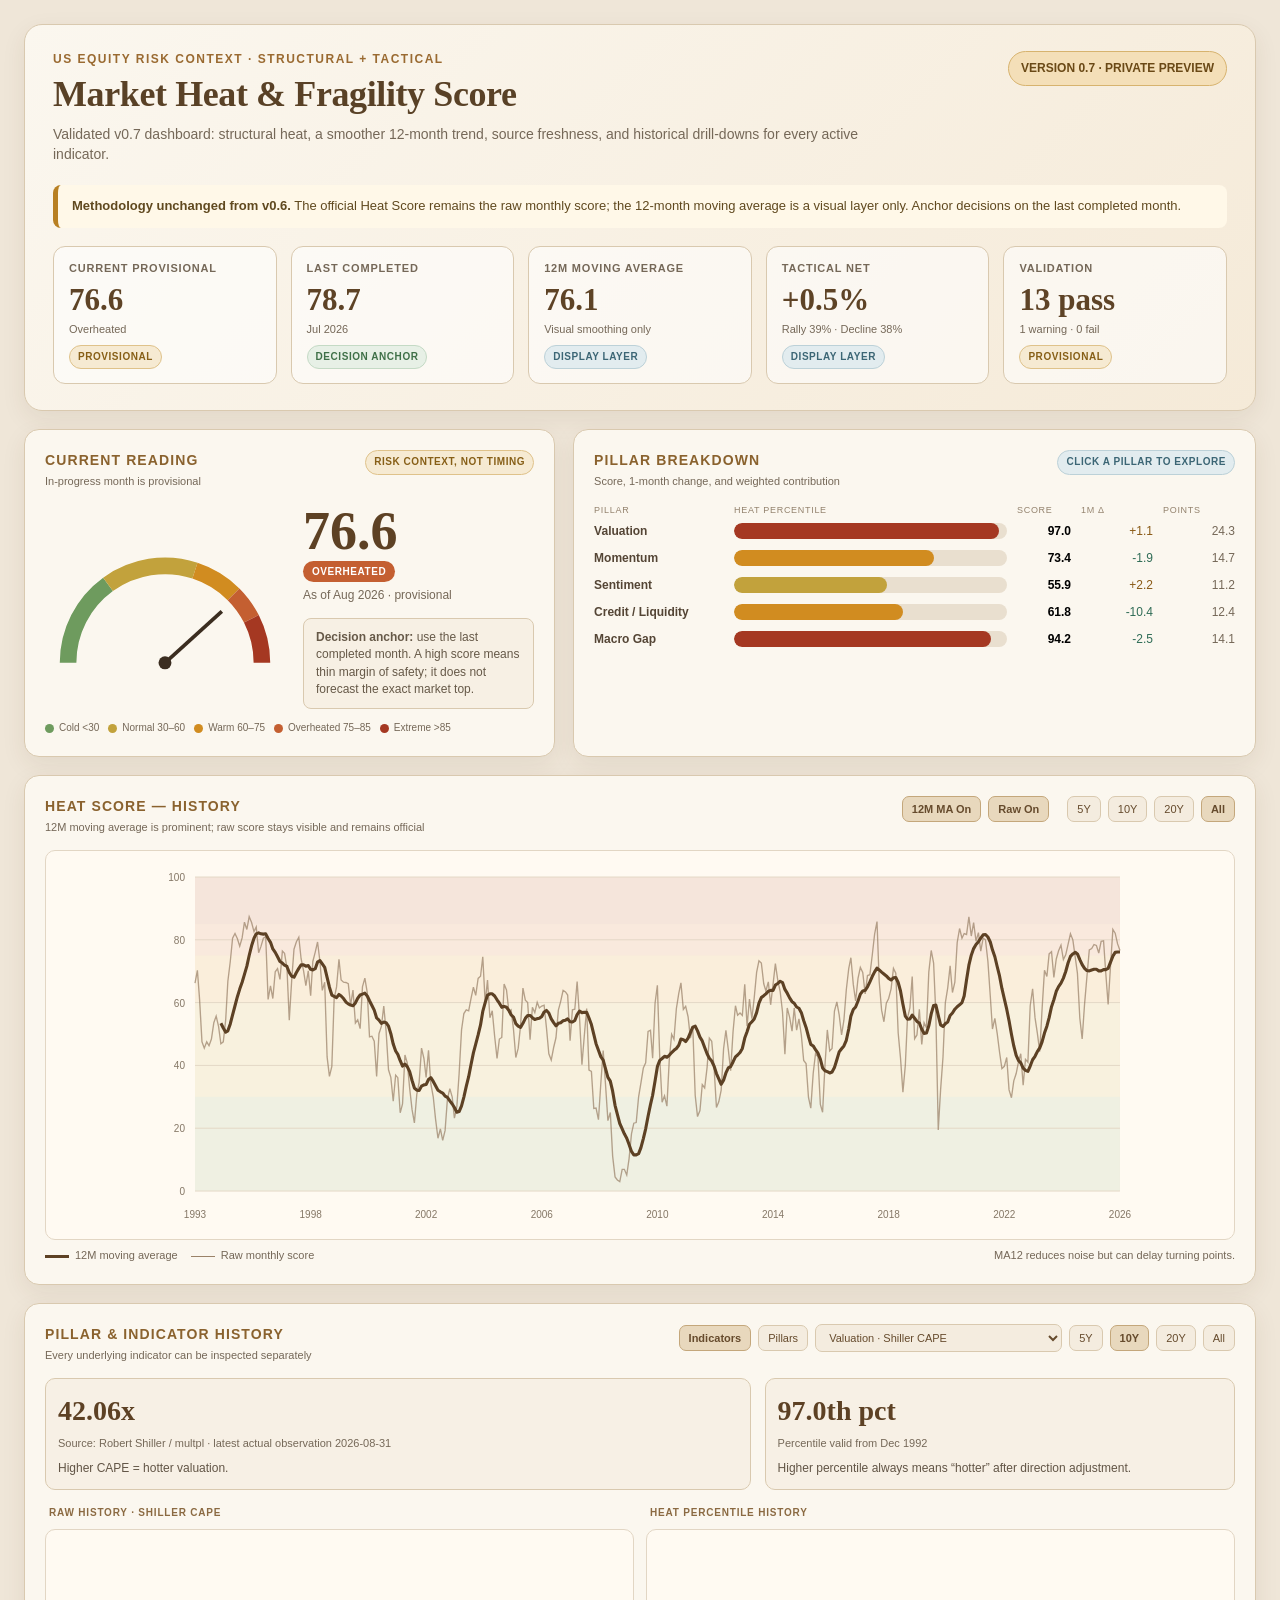
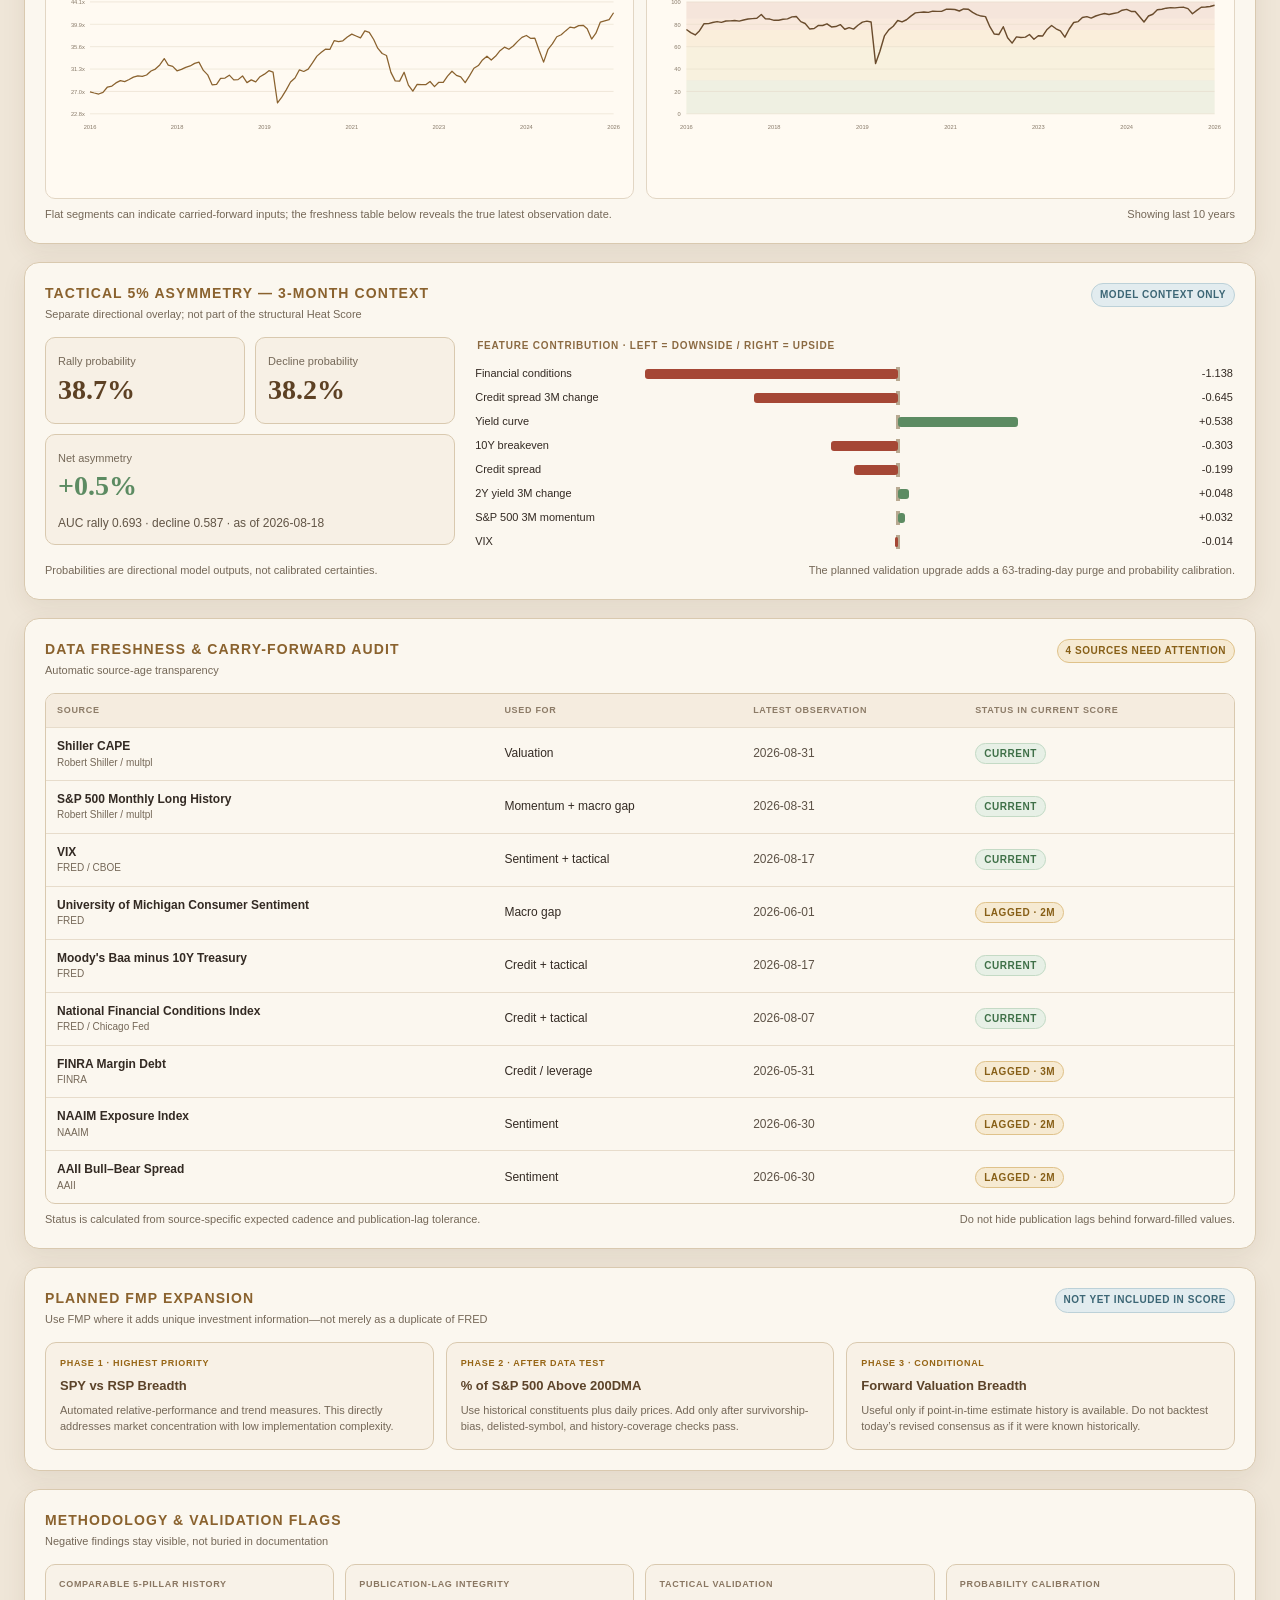
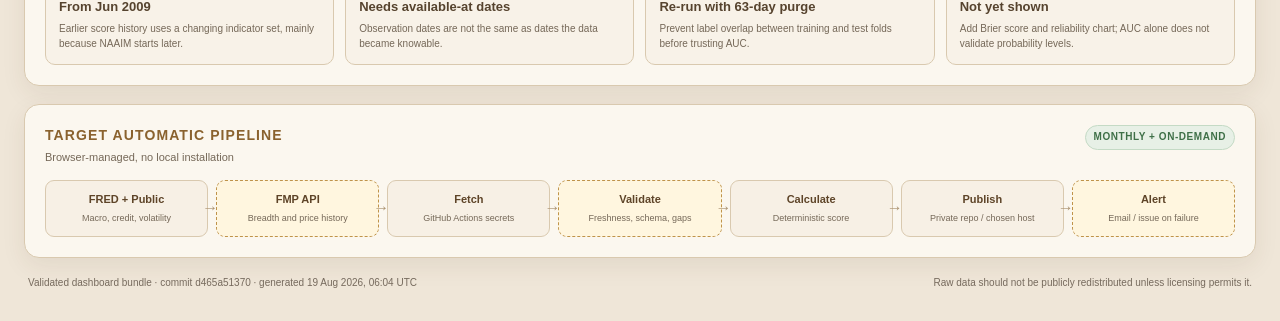
==== index.html @ 09a4fc16 "Initial sanitized Market Heat v0.7 dashboard deployment" ====
<!DOCTYPE html>
<html lang="en">
<head>
<meta charset="UTF-8">
<meta name="viewport" content="width=device-width, initial-scale=1.0">
<meta name="description" content="Market Heat & Fragility Score — validated US equity risk-context dashboard">
<title>Market Heat & Fragility Score — v0.7</title>
<link rel="stylesheet" href="v07.css">
</head>
<body>
<div class="shell">
  <header class="hero">
    <div class="hero-top">
      <div>
        <div class="eyebrow">US Equity Risk Context · Structural + Tactical</div>
        <h1>Market Heat &amp; Fragility Score</h1>
        <div class="subtitle">Validated v0.7 dashboard: structural heat, a smoother 12-month trend, source freshness, and historical drill-downs for every active indicator.</div>
      </div>
      <div class="mock-badge">VERSION 0.7 · PRIVATE PREVIEW</div>
    </div>
    <div class="notice"><strong>Methodology unchanged from v0.6.</strong> The official Heat Score remains the raw monthly score; the 12-month moving average is a visual layer only. Anchor decisions on the last completed month.</div>
    <div class="kpi-grid" id="kpis"></div>
  </header>

  <main class="section-grid">
    <section class="card">
      <div class="card-head"><div><h2>Current Reading</h2><div class="card-kicker">In-progress month is provisional</div></div><span class="pill watch">Risk context, not timing</span></div>
      <div class="gauge-wrap">
        <svg id="gauge" viewBox="0 0 260 170" role="img" aria-label="Current Heat Score gauge"></svg>
        <div>
          <div class="gauge-number" id="gaugeNumber">--</div>
          <span class="pill" id="regimePill">--</span>
          <div class="gauge-sub" id="gaugeSub"></div>
          <div class="gauge-note"><strong>Decision anchor:</strong> use the last completed month. A high score means thin margin of safety; it does not forecast the exact market top.</div>
        </div>
      </div>
      <div class="legend"><span><i class="dot" style="background:var(--cold)"></i>Cold &lt;30</span><span><i class="dot" style="background:var(--normal)"></i>Normal 30–60</span><span><i class="dot" style="background:var(--warm)"></i>Warm 60–75</span><span><i class="dot" style="background:var(--over)"></i>Overheated 75–85</span><span><i class="dot" style="background:var(--extreme)"></i>Extreme &gt;85</span></div>
    </section>

    <section class="card">
      <div class="card-head"><div><h2>Pillar Breakdown</h2><div class="card-kicker">Score, 1-month change, and weighted contribution</div></div><span class="pill info">Click a pillar to explore</span></div>
      <div class="pillar-head"><div>Pillar</div><div>Heat percentile</div><div>Score</div><div>1M Δ</div><div>Points</div></div>
      <div class="pillar-list" id="pillarList"></div>
    </section>

    <section class="card full" id="heatHistoryCard">
      <div class="card-head">
        <div><h2>Heat Score — History</h2><div class="card-kicker">12M moving average is prominent; raw score stays visible and remains official</div></div>
        <div class="control-row">
          <button class="btn active" id="toggleMA" type="button">12M MA On</button>
          <button class="btn active" id="toggleRaw" type="button">Raw On</button>
          <span style="width:4px" aria-hidden="true"></span>
          <button class="btn heat-range" data-years="5" type="button">5Y</button><button class="btn heat-range" data-years="10" type="button">10Y</button><button class="btn heat-range" data-years="20" type="button">20Y</button><button class="btn heat-range active" data-years="0" type="button">All</button>
        </div>
      </div>
      <div class="chart-wrap" id="heatChartWrap"><svg class="chart" id="heatChart" role="img" aria-label="Heat Score historical chart"></svg><div class="tooltip" id="heatTooltip"></div></div>
      <div class="chart-note"><div class="series-key"><span class="line-key"><i class="line-swatch ma"></i>12M moving average</span><span class="line-key"><i class="line-swatch raw"></i>Raw monthly score</span></div><div>MA12 reduces noise but can delay turning points.</div></div>
    </section>

    <section class="card full" id="explorerCard">
      <div class="card-head">
        <div><h2>Pillar &amp; Indicator History</h2><div class="card-kicker">Every underlying indicator can be inspected separately</div></div>
        <div class="control-row">
          <button class="btn explorer-mode active" data-mode="indicator" type="button">Indicators</button><button class="btn explorer-mode" data-mode="pillar" type="button">Pillars</button>
          <select class="select" id="explorerSelect" aria-label="Select pillar or indicator"></select>
          <button class="btn exp-range" data-years="5" type="button">5Y</button><button class="btn exp-range active" data-years="10" type="button">10Y</button><button class="btn exp-range" data-years="20" type="button">20Y</button><button class="btn exp-range" data-years="0" type="button">All</button>
        </div>
      </div>
      <div class="explorer-top">
        <div class="metric-box"><div class="big" id="metricRaw">--</div><div class="small" id="metricSource"></div><div class="why" id="metricWhy"></div></div>
        <div class="metric-box"><div class="big" id="metricPct">--</div><div class="small" id="metricValid"></div><div class="why">Higher percentile always means “hotter” after direction adjustment.</div></div>
      </div>
      <div class="double-chart" id="indicatorCharts">
        <div><div class="subchart-title" id="rawChartTitle">Raw history</div><div class="chart-wrap compact" id="rawChartWrap"><svg class="chart" id="rawChart" role="img" aria-label="Raw indicator or pillar history"></svg><div class="tooltip" id="rawTooltip"></div></div></div>
        <div id="pctPanel"><div class="subchart-title">Heat percentile history</div><div class="chart-wrap compact" id="pctChartWrap"><svg class="chart" id="pctChart" role="img" aria-label="Indicator heat-percentile history"></svg><div class="tooltip" id="pctTooltip"></div></div></div>
      </div>
      <div class="chart-note"><div>Flat segments can indicate carried-forward inputs; the freshness table below reveals the true latest observation date.</div><div id="explorerCompareNote"></div></div>
    </section>

    <section class="card full" id="tacticalCard">
      <div class="card-head"><div><h2>Tactical 5% Asymmetry — 3-Month Context</h2><div class="card-kicker">Separate directional overlay; not part of the structural Heat Score</div></div><span class="pill info">Model context only</span></div>
      <div class="tactical-grid">
        <div class="tactical-summary">
          <div class="metric-box"><div class="small">Rally probability</div><div class="big" id="rallyProb">--</div></div>
          <div class="metric-box"><div class="small">Decline probability</div><div class="big" id="declineProb">--</div></div>
          <div class="metric-box"><div class="small">Net asymmetry</div><div class="big" id="tacticalNet">--</div><div class="why" id="tacticalAuc"></div></div>
        </div>
        <div><div class="subchart-title">Feature contribution · left = downside / right = upside</div><div class="tactical-bars" id="tacticalBars"></div></div>
      </div>
      <div class="chart-note"><div>Probabilities are directional model outputs, not calibrated certainties.</div><div>The planned validation upgrade adds a 63-trading-day purge and probability calibration.</div></div>
    </section>

    <section class="card full">
      <div class="card-head"><div><h2>Data Freshness &amp; Carry-Forward Audit</h2><div class="card-kicker">Automatic source-age transparency</div></div><span class="pill watch" id="freshnessBadge">Source-age watch</span></div>
      <div class="table-wrap"><table><thead><tr><th>Source</th><th>Used for</th><th>Latest observation</th><th>Status in current score</th></tr></thead><tbody id="freshnessBody"></tbody></table></div>
      <div class="chart-note"><div>Status is calculated from source-specific expected cadence and publication-lag tolerance.</div><div>Do not hide publication lags behind forward-filled values.</div></div>
    </section>

    <section class="card full">
      <div class="card-head"><div><h2>Planned FMP Expansion</h2><div class="card-kicker">Use FMP where it adds unique investment information—not merely as a duplicate of FRED</div></div><span class="pill info">Not yet included in score</span></div>
      <div class="callouts">
        <div class="callout"><div class="priority">Phase 1 · Highest priority</div><div class="callout-title">SPY vs RSP Breadth</div><p>Automated relative-performance and trend measures. This directly addresses market concentration with low implementation complexity.</p></div>
        <div class="callout"><div class="priority">Phase 2 · After data test</div><div class="callout-title">% of S&amp;P 500 Above 200DMA</div><p>Use historical constituents plus daily prices. Add only after survivorship-bias, delisted-symbol, and history-coverage checks pass.</p></div>
        <div class="callout"><div class="priority">Phase 3 · Conditional</div><div class="callout-title">Forward Valuation Breadth</div><p>Useful only if point-in-time estimate history is available. Do not backtest today’s revised consensus as if it were known historically.</p></div>
      </div>
    </section>

    <section class="card full">
      <div class="card-head"><div><h2>Methodology &amp; Validation Flags</h2><div class="card-kicker">Negative findings stay visible, not buried in documentation</div></div></div>
      <div class="flag-grid">
        <div class="flag"><div class="label">Comparable 5-pillar history</div><div class="value" id="comparableStart">From Jun 2009</div><div class="desc">Earlier score history uses a changing indicator set, mainly because NAAIM starts later.</div></div>
        <div class="flag"><div class="label">Publication-lag integrity</div><div class="value">Needs available-at dates</div><div class="desc">Observation dates are not the same as dates the data became knowable.</div></div>
        <div class="flag"><div class="label">Tactical validation</div><div class="value">Re-run with 63-day purge</div><div class="desc">Prevent label overlap between training and test folds before trusting AUC.</div></div>
        <div class="flag"><div class="label">Probability calibration</div><div class="value">Not yet shown</div><div class="desc">Add Brier score and reliability chart; AUC alone does not validate probability levels.</div></div>
      </div>
    </section>

    <section class="card full">
      <div class="card-head"><div><h2>Target Automatic Pipeline</h2><div class="card-kicker">Browser-managed, no local installation</div></div><span class="pill ok">Monthly + on-demand</span></div>
      <div class="flow"><div class="flow-step"><strong>FRED + Public</strong><span>Macro, credit, volatility</span></div><div class="flow-step new"><strong>FMP API</strong><span>Breadth and price history</span></div><div class="flow-step"><strong>Fetch</strong><span>GitHub Actions secrets</span></div><div class="flow-step new"><strong>Validate</strong><span>Freshness, schema, gaps</span></div><div class="flow-step"><strong>Calculate</strong><span>Deterministic score</span></div><div class="flow-step"><strong>Publish</strong><span>Private repo / chosen host</span></div><div class="flow-step new"><strong>Alert</strong><span>Email / issue on failure</span></div></div>
    </section>
  </main>

  <footer class="footer"><div>Validated dashboard bundle · commit <span id="commit"></span> · generated <span id="generatedAt"></span></div><div>Raw data should not be publicly redistributed unless licensing permits it.</div></footer>
</div>
<script src="v07_data.js"></script>
<script src="v07_app.js"></script>
</body>
</html>
---- v07.css ----
:root{
  --canvas:#efe6d8;--paper:#fbf7ef;--paper-2:#f6efe3;--line:#d9c9af;
  --ink:#332a23;--muted:#756858;--brown:#765837;--brown-2:#9a6a31;
  --cold:#6e9b5e;--normal:#c2a23c;--warm:#d18c20;--over:#c45f31;--extreme:#a53822;
  --good:#5c8b62;--watch:#b88023;--bad:#a54735;--blue:#567d8d;
  --shadow:0 8px 24px rgba(72,52,30,.08);
}
*{box-sizing:border-box}
html{scroll-behavior:smooth}
body{margin:0;background:var(--canvas);color:var(--ink);font-family:Inter,ui-sans-serif,-apple-system,BlinkMacSystemFont,"Segoe UI",Arial,sans-serif;line-height:1.45}
.shell{max-width:1440px;margin:0 auto;padding:24px}
.hero{background:linear-gradient(135deg,#fbf7ef 0%,#f5ead8 100%);border:1px solid var(--line);border-radius:18px;padding:26px 28px;box-shadow:var(--shadow)}
.hero-top{display:flex;align-items:flex-start;justify-content:space-between;gap:24px}
.eyebrow{font-size:12px;letter-spacing:1.5px;text-transform:uppercase;color:var(--brown-2);font-weight:800;margin-bottom:8px}
h1{font-family:Georgia,"Times New Roman",serif;font-size:36px;line-height:1.05;margin:0;color:#594126;letter-spacing:-.4px}
.subtitle{margin-top:10px;color:var(--muted);font-size:14px;max-width:850px}
.mock-badge{white-space:nowrap;background:#f4dfb8;border:1px solid #d7b36e;color:#6a4916;border-radius:999px;padding:8px 12px;font-size:12px;font-weight:800}
.notice{margin-top:20px;border-left:5px solid var(--watch);background:#fff8e8;padding:12px 14px;border-radius:8px;font-size:13px;color:#60491f}
.kpi-grid{display:grid;grid-template-columns:repeat(5,minmax(0,1fr));gap:14px;margin-top:18px}
.kpi{background:rgba(255,255,255,.58);border:1px solid var(--line);border-radius:12px;padding:14px 15px;min-height:100px}
.kpi-label{font-size:11px;text-transform:uppercase;letter-spacing:.8px;color:var(--muted);font-weight:800}
.kpi-value{font-family:Georgia,"Times New Roman",serif;font-size:31px;font-weight:700;color:#5e4326;line-height:1.1;margin-top:6px}
.kpi-meta{font-size:11px;color:var(--muted);margin-top:5px}
.kpi .pill{display:inline-flex;margin-top:7px}
.pill{font-size:10px;font-weight:800;text-transform:uppercase;letter-spacing:.55px;border-radius:999px;padding:4px 8px;border:1px solid transparent}
.pill.ok{background:#e7f0e6;color:#3f7048;border-color:#c4dac5}.pill.watch{background:#f6ead2;color:#875f17;border-color:#dfc28a}.pill.stale{background:#f3dfd9;color:#8d3829;border-color:#ddb3a8}.pill.info{background:#e2ecef;color:#3c6675;border-color:#bcd1d8}
.section-grid{display:grid;grid-template-columns:minmax(0,1.05fr) minmax(0,1.35fr);gap:18px;margin-top:18px}
.card{background:var(--paper);border:1px solid var(--line);border-radius:15px;box-shadow:var(--shadow);padding:20px;position:relative;overflow:hidden}
.card.full{grid-column:1/-1}
.card-head{display:flex;justify-content:space-between;align-items:flex-start;gap:14px;margin-bottom:14px}
.card h2{margin:0;font-size:14px;letter-spacing:1.1px;text-transform:uppercase;color:#8a622e}
.card-kicker{font-size:11px;color:var(--muted);margin-top:4px}
.control-row{display:flex;flex-wrap:wrap;gap:7px;align-items:center;justify-content:flex-end}
.btn,.select{border:1px solid var(--line);background:#f4ecdf;color:#664b2d;border-radius:7px;font-size:11px;padding:6px 9px;cursor:pointer;font-family:inherit}
.btn:hover,.btn.active{background:#e8d8bd;border-color:#c4a77b}.btn.active{font-weight:800}
.select{min-width:220px}
.gauge-wrap{display:grid;grid-template-columns:240px 1fr;gap:18px;align-items:center}
#gauge{width:240px;height:165px}
.gauge-number{font-family:Georgia,"Times New Roman",serif;font-size:54px;font-weight:800;color:#5d4124;line-height:1}
.gauge-sub{font-size:12px;color:var(--muted);margin-top:5px}
.gauge-note{margin-top:14px;padding:10px 12px;border:1px solid var(--line);background:#f7f0e4;border-radius:8px;color:#665948;font-size:12px}
.legend{display:flex;gap:9px;flex-wrap:wrap;margin-top:12px;font-size:10px;color:var(--muted)}
.legend span{display:flex;align-items:center;gap:5px}.dot{width:9px;height:9px;border-radius:50%}
.pillar-list{display:flex;flex-direction:column;gap:11px}
.pillar-row{display:grid;grid-template-columns:130px minmax(130px,1fr) 54px 72px 72px;gap:10px;align-items:center;font-size:12px}
.pillar-name{font-weight:750;color:#544535}.bar-track{height:16px;background:#e9dfcf;border-radius:999px;overflow:hidden;position:relative}.bar-fill{height:100%;border-radius:999px}.bar-value{font-weight:850;text-align:right}.delta,.contrib{text-align:right;color:var(--muted);font-variant-numeric:tabular-nums}.delta.pos{color:#8a5a16}.delta.neg{color:#2f6c56}
.pillar-head{display:grid;grid-template-columns:130px minmax(130px,1fr) 54px 72px 72px;gap:10px;font-size:9px;text-transform:uppercase;letter-spacing:.7px;color:#93826d;margin-bottom:6px}
.chart-wrap{position:relative;border:1px solid #e2d6c4;background:#fffaf2;border-radius:10px;padding:8px;min-height:390px}
.chart-wrap.compact{min-height:270px}
svg.chart{width:100%;height:370px;display:block}.compact svg.chart{height:250px}
.tooltip{position:absolute;pointer-events:none;opacity:0;transform:translate(-50%,-112%);background:#342a21;color:white;border-radius:7px;padding:7px 9px;font-size:11px;white-space:nowrap;z-index:5;box-shadow:0 5px 14px rgba(0,0,0,.18)}
.chart-note{font-size:11px;color:var(--muted);margin-top:8px;display:flex;justify-content:space-between;gap:16px;flex-wrap:wrap}
.series-key{display:flex;gap:13px;align-items:center}.line-key{display:inline-flex;align-items:center;gap:6px}.line-swatch{width:24px;height:0;border-top:3px solid}.line-swatch.raw{border-color:#9a8268;border-top-width:1.5px}.line-swatch.ma{border-color:#5d4124}
.explorer-top{display:grid;grid-template-columns:1.2fr .8fr;gap:14px;margin-bottom:14px}
.metric-box{border:1px solid var(--line);background:#f7f0e5;border-radius:10px;padding:12px}
.metric-box .big{font-family:Georgia,"Times New Roman",serif;font-size:28px;font-weight:800;color:#5d4124}.metric-box .small{font-size:11px;color:var(--muted);margin-top:4px}.metric-box .why{font-size:12px;color:#625546;margin-top:8px}
.double-chart{display:grid;grid-template-columns:1fr 1fr;gap:12px}
.tactical-grid{display:grid;grid-template-columns:minmax(260px,.7fr) minmax(0,1.3fr);gap:18px;align-items:start}.tactical-summary{display:grid;grid-template-columns:1fr 1fr;gap:10px}.tactical-summary .metric-box:last-child{grid-column:1/-1}.tactical-bars{display:flex;flex-direction:column;gap:8px;padding:5px 2px}.tactical-row{display:grid;grid-template-columns:150px minmax(160px,1fr) 62px;gap:9px;align-items:center;font-size:11px}.tactical-track{height:14px;position:relative;background:linear-gradient(to right,transparent 49.7%,#b8a991 49.7%,#b8a991 50.3%,transparent 50.3%)}.tactical-bar{position:absolute;top:2px;height:10px;border-radius:3px}.tactical-value{text-align:right;font-variant-numeric:tabular-nums}
.subchart-title{font-size:10px;text-transform:uppercase;letter-spacing:.8px;color:#8b6a42;font-weight:800;margin:2px 4px 8px}
.table-wrap{overflow-x:auto;border:1px solid var(--line);border-radius:10px}
table{width:100%;border-collapse:collapse;font-size:12px}th,td{padding:10px 11px;border-bottom:1px solid #e7dccb;text-align:left;white-space:nowrap}th{font-size:9px;text-transform:uppercase;letter-spacing:.7px;color:#8c7b67;background:#f5ecdf}tbody tr:last-child td{border-bottom:0}.date-cell{font-variant-numeric:tabular-nums;color:#5d5246}
.callouts{display:grid;grid-template-columns:repeat(3,1fr);gap:12px}.callout{border:1px solid var(--line);border-radius:11px;padding:14px;background:#f8f1e6}.callout-title{font-weight:850;color:#5c4329;font-size:13px}.callout p{font-size:11px;color:var(--muted);margin:7px 0 0}.priority{font-size:9px;text-transform:uppercase;letter-spacing:.7px;font-weight:850;color:#966515;margin-bottom:7px}
.flag-grid{display:grid;grid-template-columns:repeat(4,1fr);gap:11px}.flag{border:1px solid var(--line);border-radius:10px;background:#f8f2e8;padding:13px}.flag .label{font-size:9px;text-transform:uppercase;letter-spacing:.7px;color:#897661;font-weight:800}.flag .value{font-size:13px;font-weight:850;color:#56432e;margin-top:7px}.flag .desc{font-size:10px;color:var(--muted);margin-top:5px}
.flow{display:grid;grid-template-columns:repeat(7,minmax(0,1fr));gap:8px;align-items:stretch}.flow-step{border:1px solid var(--line);background:#f7f0e5;border-radius:9px;padding:11px;text-align:center;position:relative}.flow-step:not(:last-child):after{content:'→';position:absolute;right:-11px;top:50%;transform:translateY(-50%);color:#ad9574;font-weight:900}.flow-step strong{display:block;font-size:11px;color:#5e4428}.flow-step span{display:block;font-size:9px;color:var(--muted);margin-top:5px}.flow-step.new{border-style:dashed;border-color:#bf934a;background:#fff6df}
.footer{font-size:10px;color:#776b5e;padding:18px 4px 6px;display:flex;justify-content:space-between;gap:20px;flex-wrap:wrap}
@media(max-width:1050px){.tactical-grid{grid-template-columns:1fr}.kpi-grid{grid-template-columns:repeat(3,1fr)}.section-grid{grid-template-columns:1fr}.double-chart{grid-template-columns:1fr}.callouts{grid-template-columns:1fr}.flag-grid{grid-template-columns:repeat(2,1fr)}.flow{grid-template-columns:repeat(3,1fr)}.flow-step:after{display:none}}
@media(max-width:720px){.tactical-summary{grid-template-columns:1fr}.tactical-summary .metric-box:last-child{grid-column:auto}.tactical-row{grid-template-columns:112px 1fr 50px}.shell{padding:12px}.hero{padding:18px}.hero-top{flex-direction:column}.mock-badge{white-space:normal}.kpi-grid{grid-template-columns:1fr 1fr}.gauge-wrap{grid-template-columns:1fr;text-align:center}.gauge-wrap svg{margin:auto}.pillar-head{display:none}.pillar-row{grid-template-columns:105px 1fr 42px}.pillar-row .delta,.pillar-row .contrib{display:none}.explorer-top{grid-template-columns:1fr}.flag-grid{grid-template-columns:1fr}.flow{grid-template-columns:1fr}.select{min-width:0;width:100%}.card-head{flex-direction:column}.control-row{justify-content:flex-start}.card{padding:14px}.chart-wrap{min-height:320px}svg.chart{height:300px}}
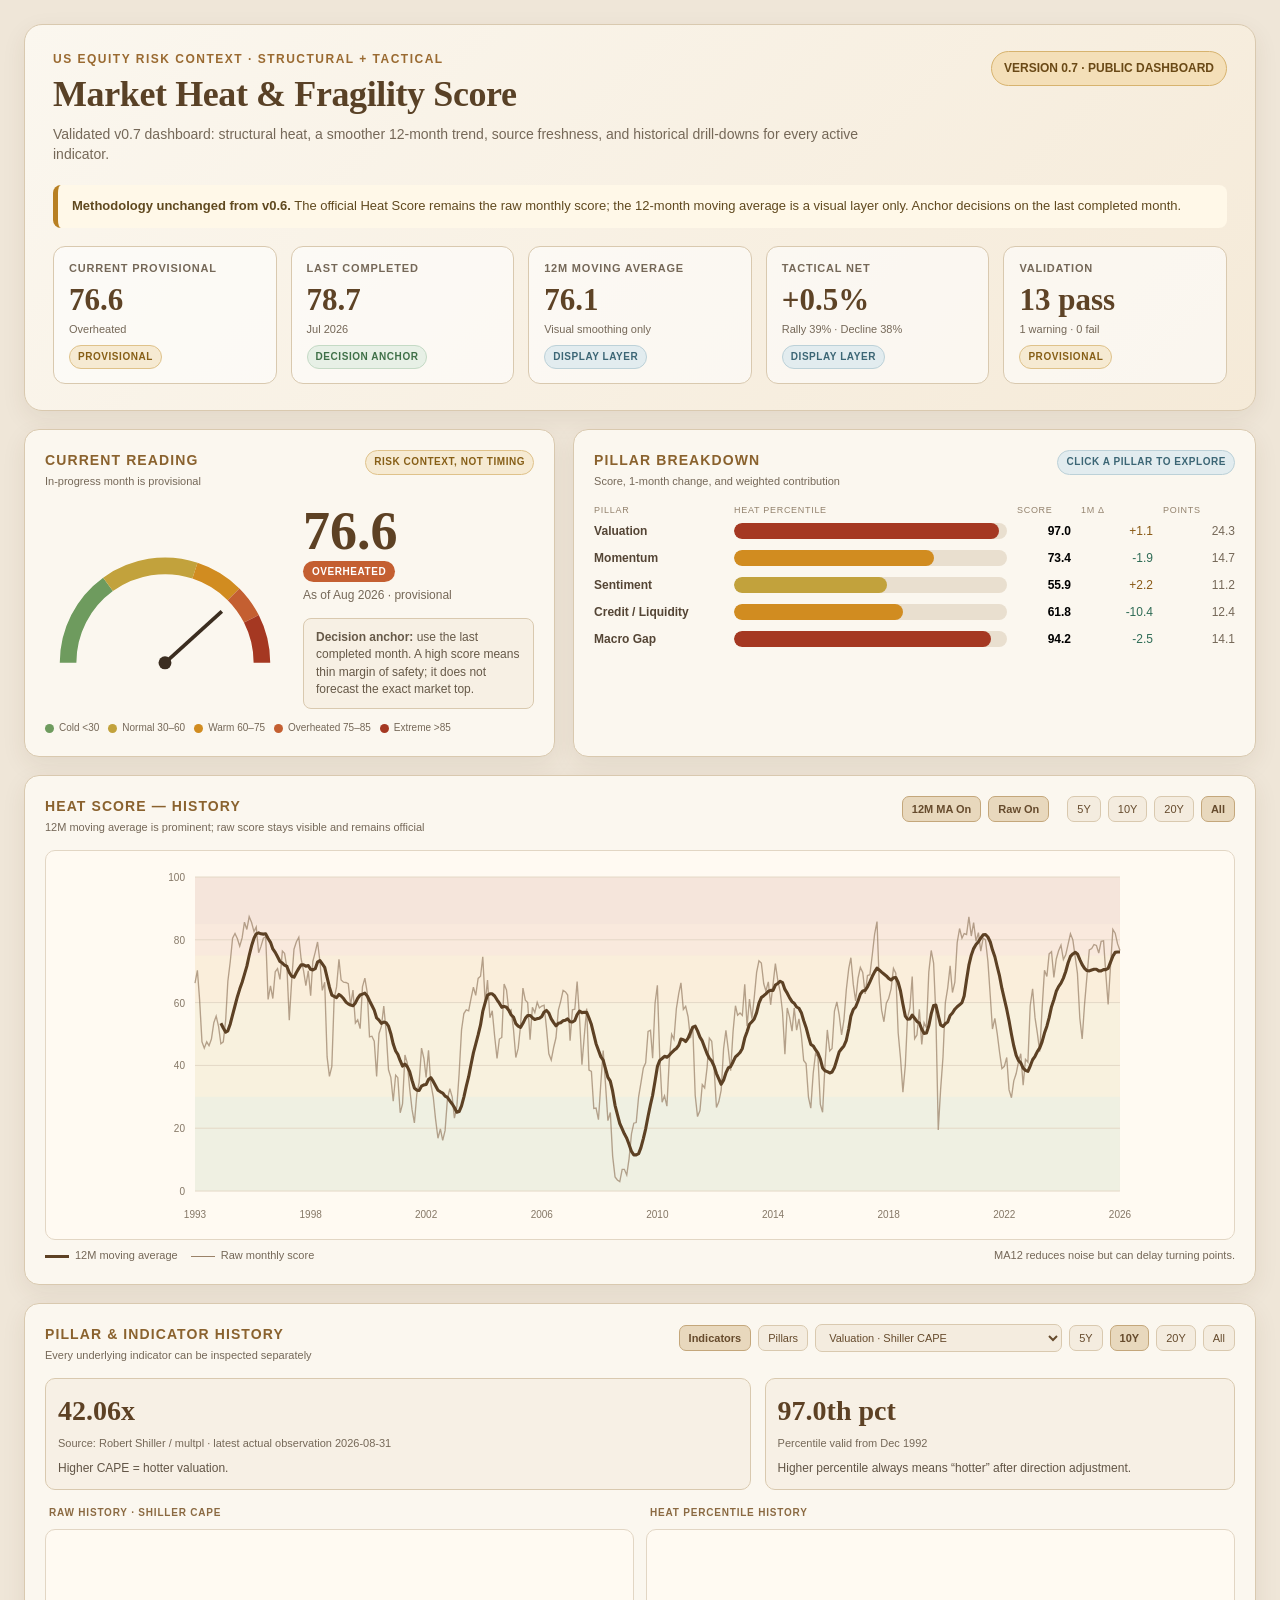
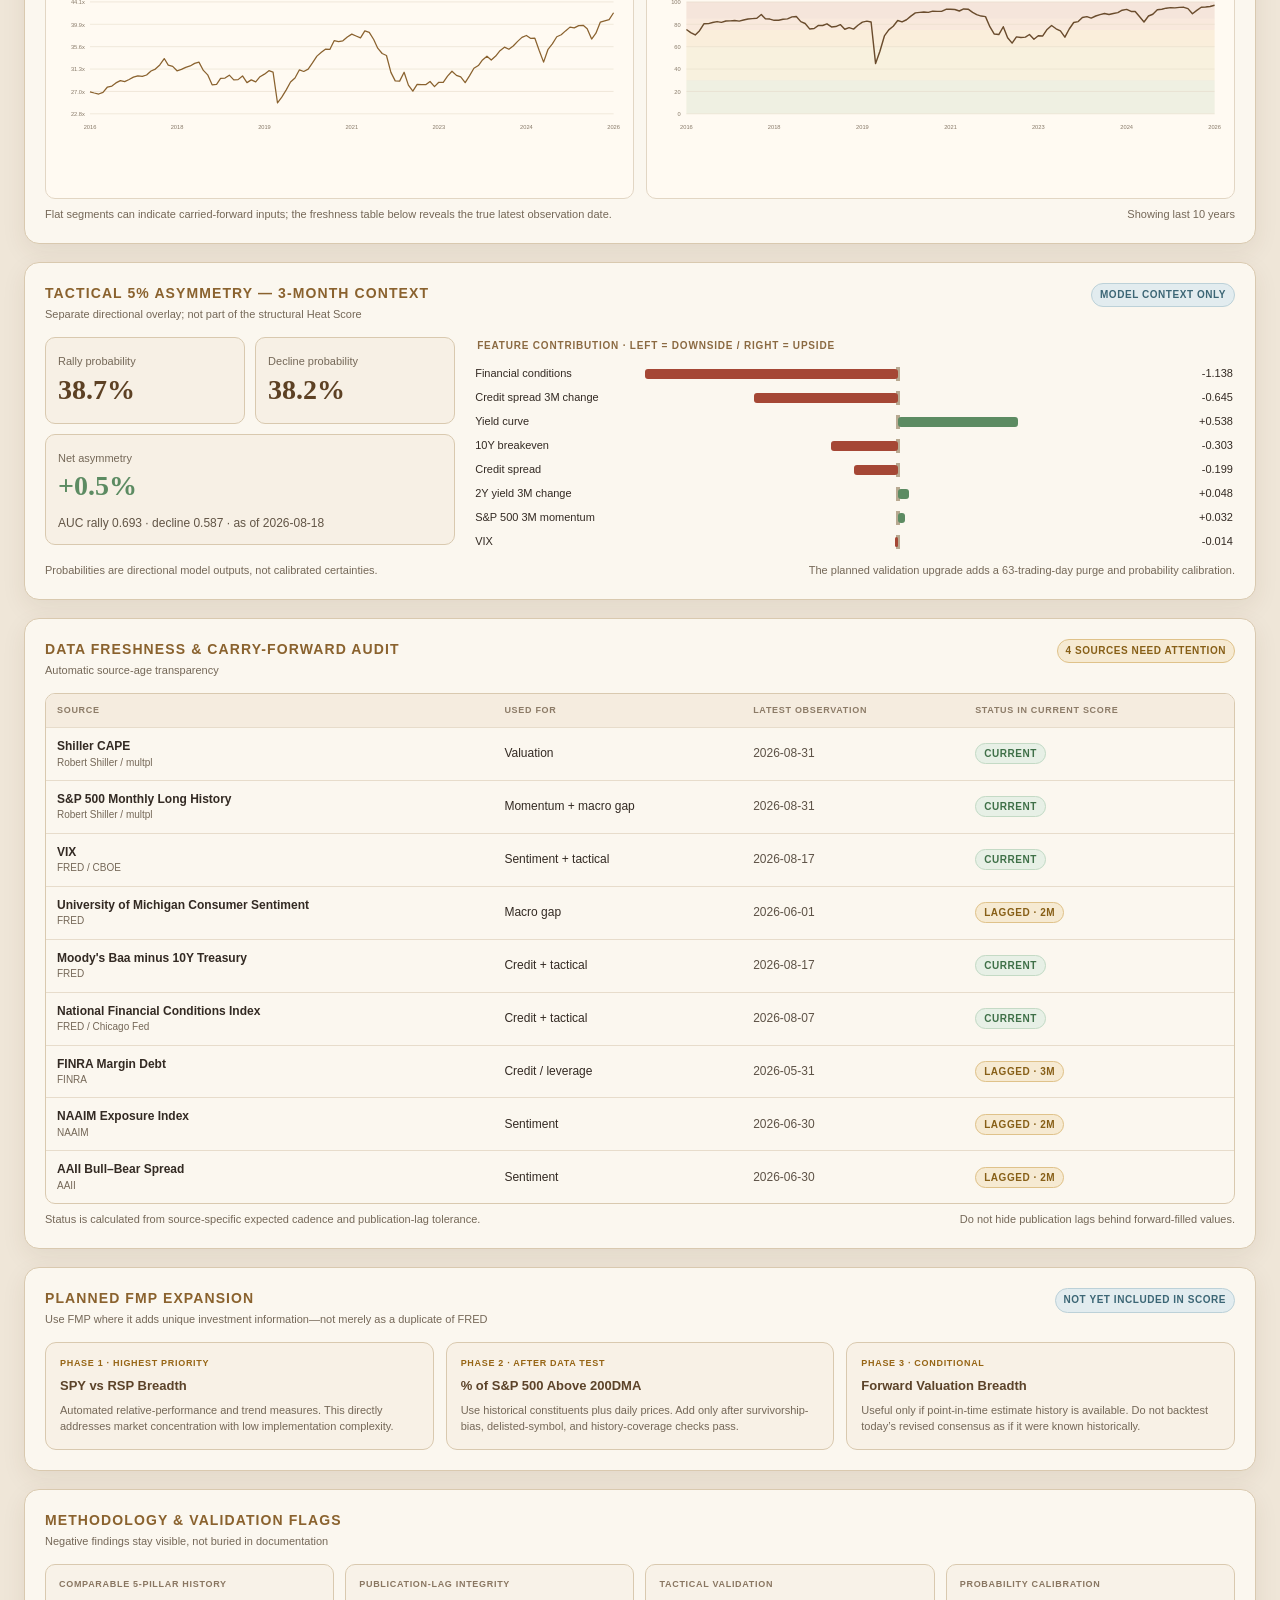
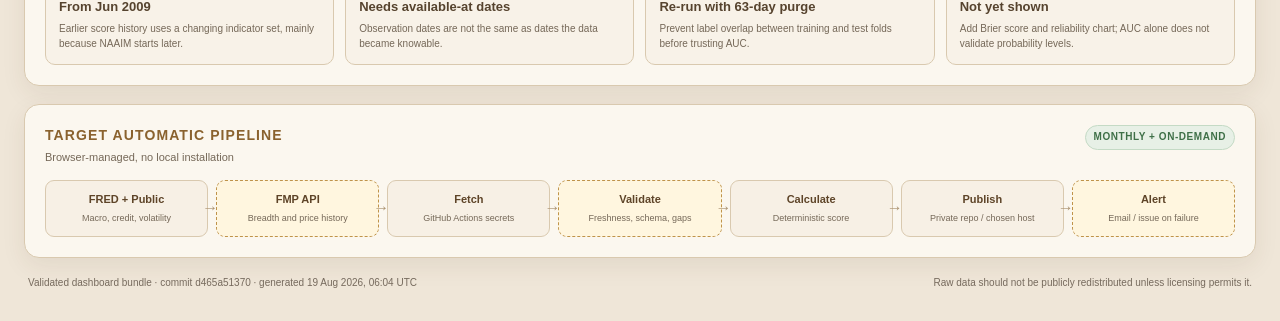
==== commit f30df809: "Correct public dashboard label before Pages launch" ====
--- a/index.html
+++ b/index.html
@@ -16,7 +16,7 @@
         <h1>Market Heat &amp; Fragility Score</h1>
         <div class="subtitle">Validated v0.7 dashboard: structural heat, a smoother 12-month trend, source freshness, and historical drill-downs for every active indicator.</div>
       </div>
-      <div class="mock-badge">VERSION 0.7 · PRIVATE PREVIEW</div>
+      <div class="mock-badge">VERSION 0.7 · PUBLIC DASHBOARD</div>
     </div>
     <div class="notice"><strong>Methodology unchanged from v0.6.</strong> The official Heat Score remains the raw monthly score; the 12-month moving average is a visual layer only. Anchor decisions on the last completed month.</div>
     <div class="kpi-grid" id="kpis"></div>
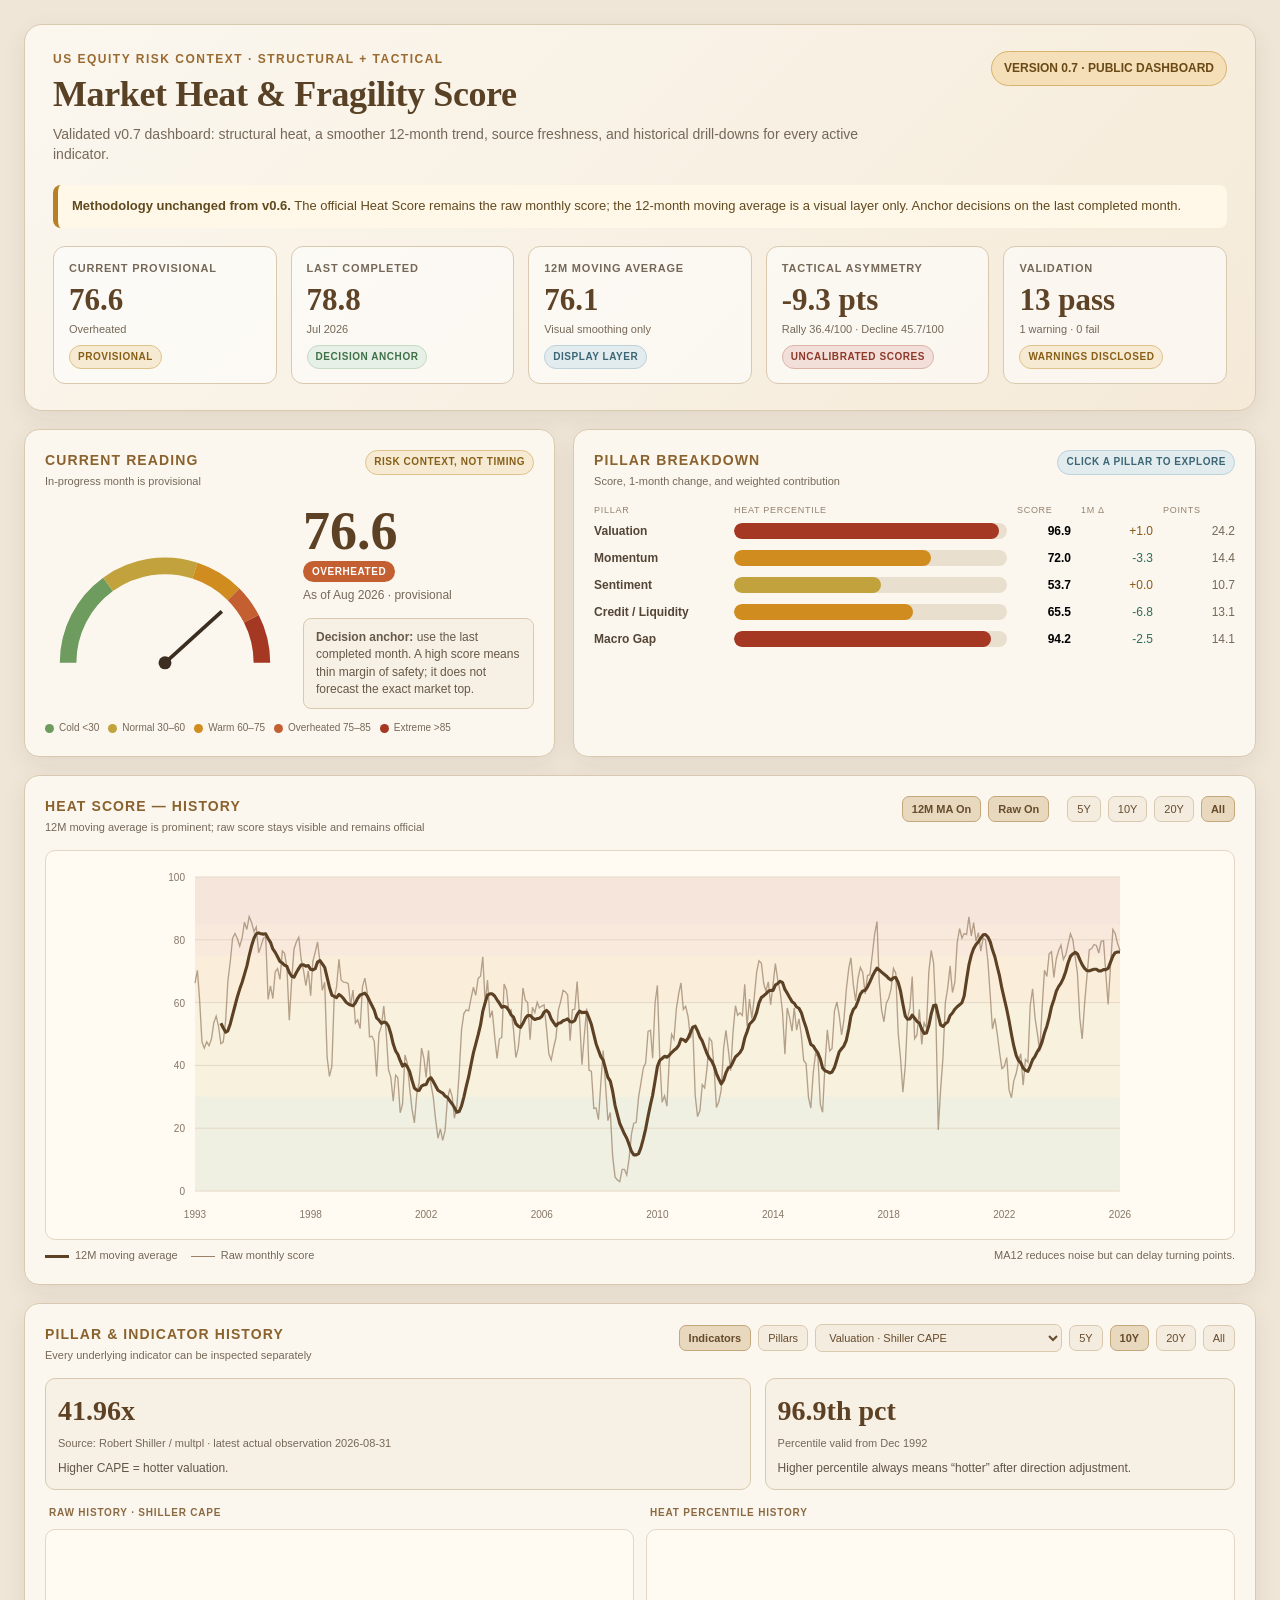
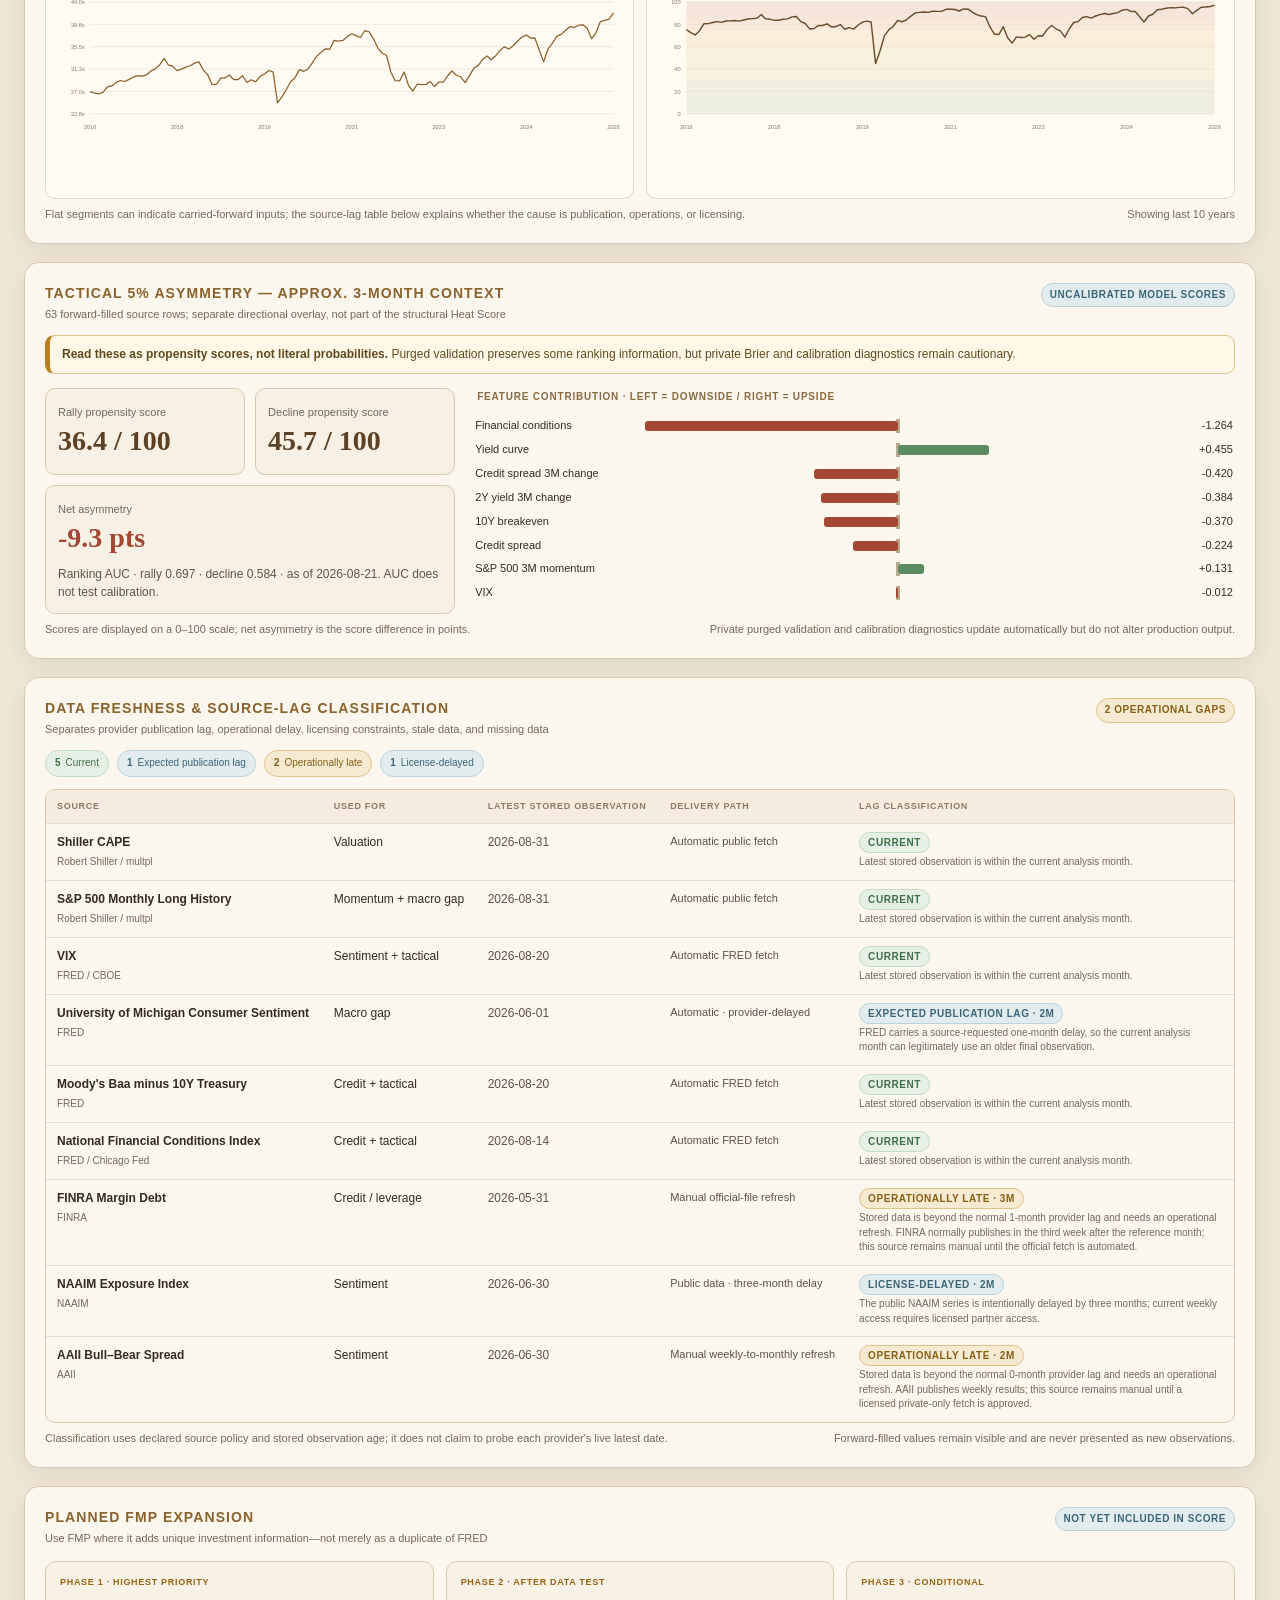
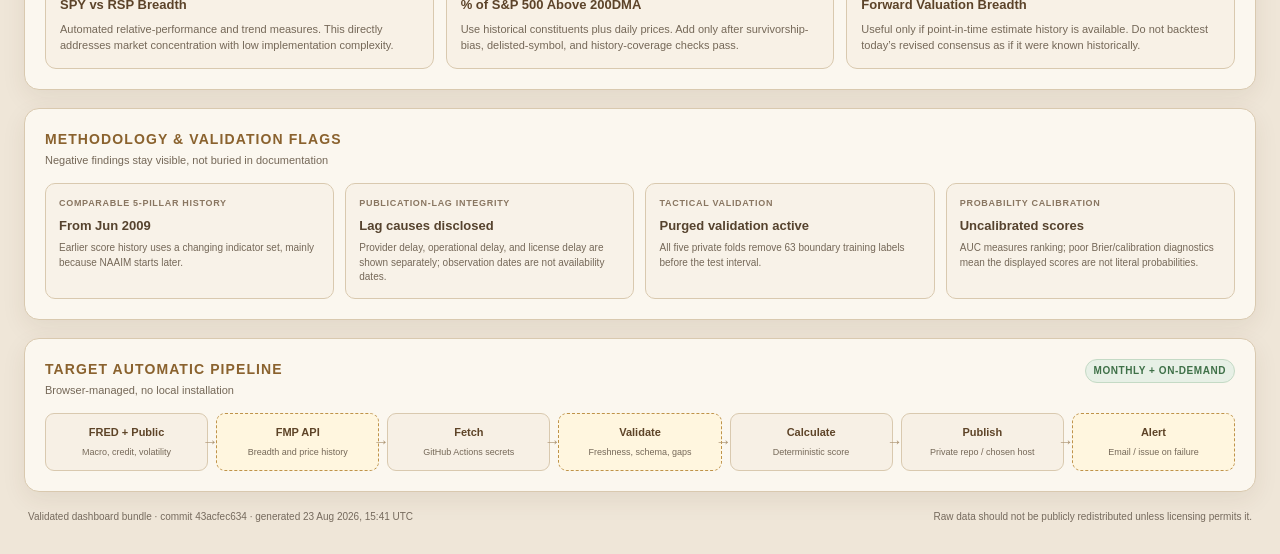
==== commit e658ca43: "Publish validated Market Heat dashboard" ====
--- a/index.html
+++ b/index.html
@@ -74,26 +74,28 @@
         <div><div class="subchart-title" id="rawChartTitle">Raw history</div><div class="chart-wrap compact" id="rawChartWrap"><svg class="chart" id="rawChart" role="img" aria-label="Raw indicator or pillar history"></svg><div class="tooltip" id="rawTooltip"></div></div></div>
         <div id="pctPanel"><div class="subchart-title">Heat percentile history</div><div class="chart-wrap compact" id="pctChartWrap"><svg class="chart" id="pctChart" role="img" aria-label="Indicator heat-percentile history"></svg><div class="tooltip" id="pctTooltip"></div></div></div>
       </div>
-      <div class="chart-note"><div>Flat segments can indicate carried-forward inputs; the freshness table below reveals the true latest observation date.</div><div id="explorerCompareNote"></div></div>
+      <div class="chart-note"><div>Flat segments can indicate carried-forward inputs; the source-lag table below explains whether the cause is publication, operations, or licensing.</div><div id="explorerCompareNote"></div></div>
     </section>
 
     <section class="card full" id="tacticalCard">
-      <div class="card-head"><div><h2>Tactical 5% Asymmetry — 3-Month Context</h2><div class="card-kicker">Separate directional overlay; not part of the structural Heat Score</div></div><span class="pill info">Model context only</span></div>
+      <div class="card-head"><div><h2>Tactical 5% Asymmetry — Approx. 3-Month Context</h2><div class="card-kicker">63 forward-filled source rows; separate directional overlay, not part of the structural Heat Score</div></div><span class="pill info">Uncalibrated model scores</span></div>
+      <div class="tactical-disclosure"><strong>Read these as propensity scores, not literal probabilities.</strong> Purged validation preserves some ranking information, but private Brier and calibration diagnostics remain cautionary.</div>
       <div class="tactical-grid">
         <div class="tactical-summary">
-          <div class="metric-box"><div class="small">Rally probability</div><div class="big" id="rallyProb">--</div></div>
-          <div class="metric-box"><div class="small">Decline probability</div><div class="big" id="declineProb">--</div></div>
+          <div class="metric-box"><div class="small">Rally propensity score</div><div class="big" id="rallyProb">--</div></div>
+          <div class="metric-box"><div class="small">Decline propensity score</div><div class="big" id="declineProb">--</div></div>
           <div class="metric-box"><div class="small">Net asymmetry</div><div class="big" id="tacticalNet">--</div><div class="why" id="tacticalAuc"></div></div>
         </div>
         <div><div class="subchart-title">Feature contribution · left = downside / right = upside</div><div class="tactical-bars" id="tacticalBars"></div></div>
       </div>
-      <div class="chart-note"><div>Probabilities are directional model outputs, not calibrated certainties.</div><div>The planned validation upgrade adds a 63-trading-day purge and probability calibration.</div></div>
+      <div class="chart-note"><div>Scores are displayed on a 0–100 scale; net asymmetry is the score difference in points.</div><div>Private purged validation and calibration diagnostics update automatically but do not alter production output.</div></div>
     </section>
 
     <section class="card full">
-      <div class="card-head"><div><h2>Data Freshness &amp; Carry-Forward Audit</h2><div class="card-kicker">Automatic source-age transparency</div></div><span class="pill watch" id="freshnessBadge">Source-age watch</span></div>
-      <div class="table-wrap"><table><thead><tr><th>Source</th><th>Used for</th><th>Latest observation</th><th>Status in current score</th></tr></thead><tbody id="freshnessBody"></tbody></table></div>
-      <div class="chart-note"><div>Status is calculated from source-specific expected cadence and publication-lag tolerance.</div><div>Do not hide publication lags behind forward-filled values.</div></div>
+      <div class="card-head"><div><h2>Data Freshness &amp; Source-Lag Classification</h2><div class="card-kicker">Separates provider publication lag, operational delay, licensing constraints, stale data, and missing data</div></div><span class="pill watch" id="freshnessBadge">Source-age watch</span></div>
+      <div class="freshness-summary" id="freshnessSummary" aria-label="Source lag classification summary"></div>
+      <div class="table-wrap"><table><thead><tr><th>Source</th><th>Used for</th><th>Latest stored observation</th><th>Delivery path</th><th>Lag classification</th></tr></thead><tbody id="freshnessBody"></tbody></table></div>
+      <div class="chart-note"><div>Classification uses declared source policy and stored observation age; it does not claim to probe each provider's live latest date.</div><div>Forward-filled values remain visible and are never presented as new observations.</div></div>
     </section>
 
     <section class="card full">
@@ -109,9 +111,9 @@
       <div class="card-head"><div><h2>Methodology &amp; Validation Flags</h2><div class="card-kicker">Negative findings stay visible, not buried in documentation</div></div></div>
       <div class="flag-grid">
         <div class="flag"><div class="label">Comparable 5-pillar history</div><div class="value" id="comparableStart">From Jun 2009</div><div class="desc">Earlier score history uses a changing indicator set, mainly because NAAIM starts later.</div></div>
-        <div class="flag"><div class="label">Publication-lag integrity</div><div class="value">Needs available-at dates</div><div class="desc">Observation dates are not the same as dates the data became knowable.</div></div>
-        <div class="flag"><div class="label">Tactical validation</div><div class="value">Re-run with 63-day purge</div><div class="desc">Prevent label overlap between training and test folds before trusting AUC.</div></div>
-        <div class="flag"><div class="label">Probability calibration</div><div class="value">Not yet shown</div><div class="desc">Add Brier score and reliability chart; AUC alone does not validate probability levels.</div></div>
+        <div class="flag"><div class="label">Publication-lag integrity</div><div class="value">Lag causes disclosed</div><div class="desc">Provider delay, operational delay, and license delay are shown separately; observation dates are not availability dates.</div></div>
+        <div class="flag"><div class="label">Tactical validation</div><div class="value">Purged validation active</div><div class="desc">All five private folds remove 63 boundary training labels before the test interval.</div></div>
+        <div class="flag"><div class="label">Probability calibration</div><div class="value">Uncalibrated scores</div><div class="desc">AUC measures ranking; poor Brier/calibration diagnostics mean the displayed scores are not literal probabilities.</div></div>
       </div>
     </section>
 
--- a/v07.css
+++ b/v07.css
@@ -55,13 +55,16 @@
 .metric-box{border:1px solid var(--line);background:#f7f0e5;border-radius:10px;padding:12px}
 .metric-box .big{font-family:Georgia,"Times New Roman",serif;font-size:28px;font-weight:800;color:#5d4124}.metric-box .small{font-size:11px;color:var(--muted);margin-top:4px}.metric-box .why{font-size:12px;color:#625546;margin-top:8px}
 .double-chart{display:grid;grid-template-columns:1fr 1fr;gap:12px}
+.tactical-disclosure{border:1px solid #dfc28a;border-left:5px solid var(--watch);background:#fff8e8;border-radius:9px;padding:10px 12px;margin:-2px 0 14px;font-size:12px;color:#60491f}
 .tactical-grid{display:grid;grid-template-columns:minmax(260px,.7fr) minmax(0,1.3fr);gap:18px;align-items:start}.tactical-summary{display:grid;grid-template-columns:1fr 1fr;gap:10px}.tactical-summary .metric-box:last-child{grid-column:1/-1}.tactical-bars{display:flex;flex-direction:column;gap:8px;padding:5px 2px}.tactical-row{display:grid;grid-template-columns:150px minmax(160px,1fr) 62px;gap:9px;align-items:center;font-size:11px}.tactical-track{height:14px;position:relative;background:linear-gradient(to right,transparent 49.7%,#b8a991 49.7%,#b8a991 50.3%,transparent 50.3%)}.tactical-bar{position:absolute;top:2px;height:10px;border-radius:3px}.tactical-value{text-align:right;font-variant-numeric:tabular-nums}
 .subchart-title{font-size:10px;text-transform:uppercase;letter-spacing:.8px;color:#8b6a42;font-weight:800;margin:2px 4px 8px}
+.freshness-summary{display:flex;gap:8px;flex-wrap:wrap;margin:-2px 0 12px}
+.freshness-chip{display:inline-flex;align-items:center;gap:5px;border-radius:999px;border:1px solid;padding:5px 9px;font-size:10px;color:var(--muted);background:#f7f0e5}.freshness-chip.ok{background:#e7f0e6;color:#3f7048;border-color:#c4dac5}.freshness-chip.watch{background:#f6ead2;color:#875f17;border-color:#dfc28a}.freshness-chip.stale{background:#f3dfd9;color:#8d3829;border-color:#ddb3a8}.freshness-chip.info{background:#e2ecef;color:#3c6675;border-color:#bcd1d8}
 .table-wrap{overflow-x:auto;border:1px solid var(--line);border-radius:10px}
-table{width:100%;border-collapse:collapse;font-size:12px}th,td{padding:10px 11px;border-bottom:1px solid #e7dccb;text-align:left;white-space:nowrap}th{font-size:9px;text-transform:uppercase;letter-spacing:.7px;color:#8c7b67;background:#f5ecdf}tbody tr:last-child td{border-bottom:0}.date-cell{font-variant-numeric:tabular-nums;color:#5d5246}
+table{width:100%;border-collapse:collapse;font-size:12px}th,td{padding:10px 11px;border-bottom:1px solid #e7dccb;text-align:left;vertical-align:top;white-space:nowrap}th{font-size:9px;text-transform:uppercase;letter-spacing:.7px;color:#8c7b67;background:#f5ecdf}tbody tr:last-child td{border-bottom:0}.date-cell{font-variant-numeric:tabular-nums;color:#5d5246}.table-sub,.lag-detail{font-size:10px;color:var(--muted);margin-top:4px;white-space:normal;max-width:360px}.update-path{font-size:11px;color:#5d5246;white-space:normal;max-width:220px}
 .callouts{display:grid;grid-template-columns:repeat(3,1fr);gap:12px}.callout{border:1px solid var(--line);border-radius:11px;padding:14px;background:#f8f1e6}.callout-title{font-weight:850;color:#5c4329;font-size:13px}.callout p{font-size:11px;color:var(--muted);margin:7px 0 0}.priority{font-size:9px;text-transform:uppercase;letter-spacing:.7px;font-weight:850;color:#966515;margin-bottom:7px}
 .flag-grid{display:grid;grid-template-columns:repeat(4,1fr);gap:11px}.flag{border:1px solid var(--line);border-radius:10px;background:#f8f2e8;padding:13px}.flag .label{font-size:9px;text-transform:uppercase;letter-spacing:.7px;color:#897661;font-weight:800}.flag .value{font-size:13px;font-weight:850;color:#56432e;margin-top:7px}.flag .desc{font-size:10px;color:var(--muted);margin-top:5px}
 .flow{display:grid;grid-template-columns:repeat(7,minmax(0,1fr));gap:8px;align-items:stretch}.flow-step{border:1px solid var(--line);background:#f7f0e5;border-radius:9px;padding:11px;text-align:center;position:relative}.flow-step:not(:last-child):after{content:'→';position:absolute;right:-11px;top:50%;transform:translateY(-50%);color:#ad9574;font-weight:900}.flow-step strong{display:block;font-size:11px;color:#5e4428}.flow-step span{display:block;font-size:9px;color:var(--muted);margin-top:5px}.flow-step.new{border-style:dashed;border-color:#bf934a;background:#fff6df}
 .footer{font-size:10px;color:#776b5e;padding:18px 4px 6px;display:flex;justify-content:space-between;gap:20px;flex-wrap:wrap}
 @media(max-width:1050px){.tactical-grid{grid-template-columns:1fr}.kpi-grid{grid-template-columns:repeat(3,1fr)}.section-grid{grid-template-columns:1fr}.double-chart{grid-template-columns:1fr}.callouts{grid-template-columns:1fr}.flag-grid{grid-template-columns:repeat(2,1fr)}.flow{grid-template-columns:repeat(3,1fr)}.flow-step:after{display:none}}
-@media(max-width:720px){.tactical-summary{grid-template-columns:1fr}.tactical-summary .metric-box:last-child{grid-column:auto}.tactical-row{grid-template-columns:112px 1fr 50px}.shell{padding:12px}.hero{padding:18px}.hero-top{flex-direction:column}.mock-badge{white-space:normal}.kpi-grid{grid-template-columns:1fr 1fr}.gauge-wrap{grid-template-columns:1fr;text-align:center}.gauge-wrap svg{margin:auto}.pillar-head{display:none}.pillar-row{grid-template-columns:105px 1fr 42px}.pillar-row .delta,.pillar-row .contrib{display:none}.explorer-top{grid-template-columns:1fr}.flag-grid{grid-template-columns:1fr}.flow{grid-template-columns:1fr}.select{min-width:0;width:100%}.card-head{flex-direction:column}.control-row{justify-content:flex-start}.card{padding:14px}.chart-wrap{min-height:320px}svg.chart{height:300px}}
+@media(max-width:720px){.tactical-summary{grid-template-columns:1fr}.tactical-summary .metric-box:last-child{grid-column:auto}.tactical-row{grid-template-columns:112px 1fr 50px}.shell{padding:12px}.hero{padding:18px}.hero-top{flex-direction:column}.mock-badge{white-space:normal}.kpi-grid{grid-template-columns:1fr 1fr}.gauge-wrap{grid-template-columns:1fr;text-align:center}.gauge-wrap svg{margin:auto}.pillar-head{display:none}.pillar-row{grid-template-columns:105px 1fr 42px}.pillar-row .delta,.pillar-row .contrib{display:none}.explorer-top{grid-template-columns:1fr}.flag-grid{grid-template-columns:1fr}.flow{grid-template-columns:1fr}.select{min-width:0;width:100%}.card-head{flex-direction:column}.control-row{justify-content:flex-start}.card{padding:14px}.chart-wrap{min-height:320px}svg.chart{height:300px}.freshness-summary{gap:6px}}
